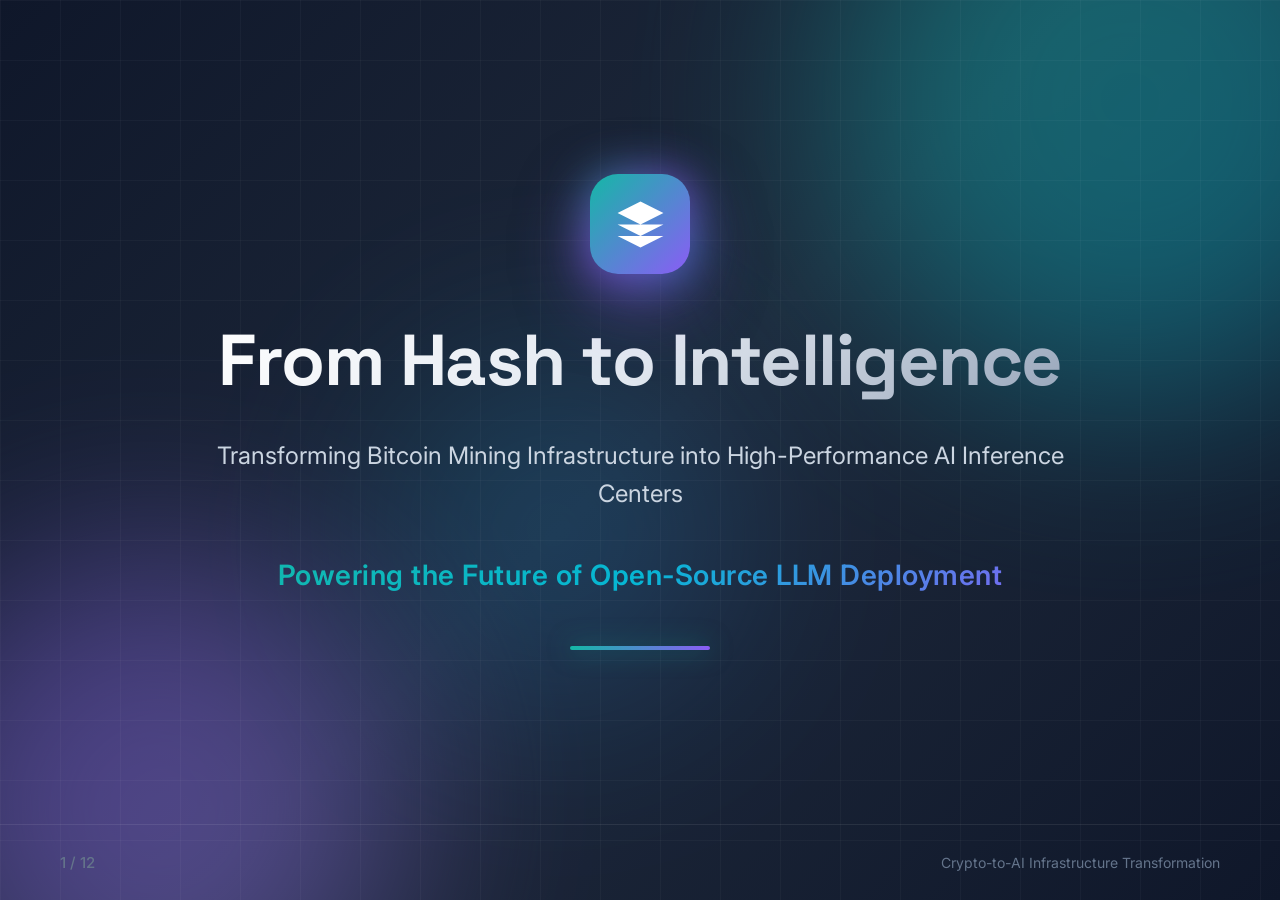
==== 01.html @ 13569f99 "Initial commit: pitch deck slides" ====
<!DOCTYPE html>
<html lang="en">
<head>
    <meta charset="UTF-8">
    <meta name="viewport" content="width=device-width, initial-scale=1.0">
    <title>Slide 1 - From Hash to Intelligence</title>
    <link href="https://fonts.googleapis.com/css2?family=Inter:wght@300;400;600;700;800&family=Space+Grotesk:wght@500;700&display=swap" rel="stylesheet">
    <style>
        * { margin: 0; padding: 0; box-sizing: border-box; }
        
        body {
            height: 100vh;
            margin: 0;
            padding: 0;
            overflow: hidden;
            font-family: 'Inter', -apple-system, BlinkMacSystemFont, sans-serif;
            background: linear-gradient(135deg, #0f172a 0%, #1e293b 50%, #0f172a 100%);
            color: #ffffff;
            display: flex;
            flex-direction: column;
        }
        
        .slide-container {
            display: flex;
            flex-direction: column;
            height: 100%;
            width: 100%;
            position: relative;
            overflow: hidden;
        }
        
        /* Background Decorations */
        .bg-decoration {
            position: absolute;
            top: 0;
            left: 0;
            width: 100%;
            height: 100%;
            pointer-events: none;
            z-index: 1;
        }
        
        .gradient-orb {
            position: absolute;
            border-radius: 50%;
            filter: blur(100px);
            opacity: 0.4;
        }
        
        .orb-1 {
            width: 600px;
            height: 600px;
            background: linear-gradient(135deg, #14b8a6 0%, #06b6d4 100%);
            top: -200px;
            right: -150px;
        }
        
        .orb-2 {
            width: 500px;
            height: 500px;
            background: linear-gradient(135deg, #8b5cf6 0%, #a78bfa 100%);
            bottom: -150px;
            left: -100px;
        }
        
        .orb-3 {
            width: 350px;
            height: 350px;
            background: linear-gradient(135deg, #06b6d4 0%, #3b82f6 100%);
            top: 40%;
            left: 30%;
            opacity: 0.2;
        }
        
        /* Grid Pattern Overlay */
        .grid-pattern {
            position: absolute;
            top: 0;
            left: 0;
            width: 100%;
            height: 100%;
            background-image: 
                linear-gradient(rgba(255,255,255,0.03) 1px, transparent 1px),
                linear-gradient(90deg, rgba(255,255,255,0.03) 1px, transparent 1px);
            background-size: 60px 60px;
            z-index: 2;
        }
        
        /* Main Content Area */
        .content-wrapper {
            flex: 1 1 auto;
            display: flex;
            flex-direction: column;
            justify-content: center;
            align-items: center;
            padding: 60px 80px;
            position: relative;
            z-index: 10;
        }
        
        /* Logo/Icon */
        .logo-icon {
            margin-bottom: 45px;
            animation: float 3s ease-in-out infinite;
        }
        
        @keyframes float {
            0%, 100% { transform: translateY(0px); }
            50% { transform: translateY(-10px); }
        }
        
        .icon-container {
            width: 100px;
            height: 100px;
            background: linear-gradient(135deg, #14b8a6 0%, #8b5cf6 100%);
            border-radius: 28px;
            display: flex;
            align-items: center;
            justify-content: center;
            box-shadow: 0 25px 70px rgba(139, 92, 246, 0.5);
            position: relative;
        }
        
        .icon-container::before {
            content: '';
            position: absolute;
            inset: -4px;
            background: linear-gradient(135deg, #14b8a6 0%, #8b5cf6 50%, #06b6d4 100%);
            border-radius: 32px;
            z-index: -1;
            opacity: 0.6;
            filter: blur(20px);
        }
        
        .icon-svg {
            width: 55px;
            height: 55px;
            fill: white;
        }
        
        /* Title Section */
        .title-section {
            text-align: center;
            max-width: 1100px;
        }
        
        .main-title {
            font-family: 'Space Grotesk', sans-serif;
            font-size: 72px;
            font-weight: 700;
            line-height: 1.15;
            margin-bottom: 35px;
            background: linear-gradient(135deg, #ffffff 0%, #e2e8f0 50%, #94a3b8 100%);
            -webkit-background-clip: text;
            -webkit-text-fill-color: transparent;
            background-clip: text;
            letter-spacing: -1.5px;
        }
        
        .subtitle {
            font-size: 24px;
            font-weight: 400;
            line-height: 1.6;
            color: #cbd5e1;
            margin-bottom: 40px;
            max-width: 900px;
            margin-left: auto;
            margin-right: auto;
        }
        
        .tagline {
            font-size: 28px;
            font-weight: 600;
            line-height: 1.5;
            background: linear-gradient(135deg, #14b8a6 0%, #06b6d4 50%, #8b5cf6 100%);
            -webkit-background-clip: text;
            -webkit-text-fill-color: transparent;
            background-clip: text;
            letter-spacing: 0.5px;
        }
        
        /* Decorative Divider */
        .divider {
            width: 140px;
            height: 4px;
            background: linear-gradient(90deg, #14b8a6 0%, #8b5cf6 100%);
            margin: 50px auto 0;
            border-radius: 2px;
            box-shadow: 0 0 25px rgba(20, 184, 166, 0.6);
        }
        
        /* Footer */
        .footer {
            flex: 0 0 auto;
            padding: 28px 60px;
            display: flex;
            justify-content: space-between;
            align-items: center;
            border-top: 1px solid rgba(255, 255, 255, 0.08);
            position: relative;
            z-index: 10;
        }
        
        .page-number {
            font-size: 15px;
            color: #64748b;
            font-weight: 500;
        }
        
        .presentation-title {
            font-size: 14px;
            color: #64748b;
            font-weight: 400;
            max-width: 600px;
            text-align: right;
        }
        
        /* Responsive Adjustments */
        @media (max-height: 750px) {
            .main-title { font-size: 58px; margin-bottom: 28px; }
            .subtitle { font-size: 20px; margin-bottom: 32px; }
            .tagline { font-size: 24px; }
            .content-wrapper { padding: 40px 70px; }
            .divider { margin-top: 38px; }
            .icon-container { width: 85px; height: 85px; border-radius: 24px; }
            .icon-svg { width: 48px; height: 48px; }
        }
    </style>
</head>
<body>
    <div class="slide-container">
        <!-- Background Elements -->
        <div class="bg-decoration">
            <div class="gradient-orb orb-1"></div>
            <div class="gradient-orb orb-2"></div>
            <div class="gradient-orb orb-3"></div>
        </div>
        <div class="grid-pattern"></div>
        
        <!-- Main Content -->
        <div class="content-wrapper">
            <!-- Logo Icon -->
            <div class="logo-icon">
                <div class="icon-container">
                    <svg class="icon-svg" viewBox="0 0 24 24" xmlns="http://www.w3.org/2000/svg">
                        <path d="M12 2L2 7l10 5 10-5-10-5zM2 17l10 5 10-5M2 12l10 5 10-5"/>
                    </svg>
                </div>
            </div>
            
            <!-- Title Content -->
            <div class="title-section">
                <h1 class="main-title">From Hash to Intelligence</h1>
                <p class="subtitle">Transforming Bitcoin Mining Infrastructure into High-Performance AI Inference Centers</p>
                <p class="tagline">Powering the Future of Open-Source LLM Deployment</p>
                
                <div class="divider"></div>
            </div>
        </div>
        
        <!-- Footer -->
        <div class="footer">
            <span class="page-number">1 / 12</span>
            <span class="presentation-title">Crypto-to-AI Infrastructure Transformation</span>
        </div>
    </div>
</body>
</html>
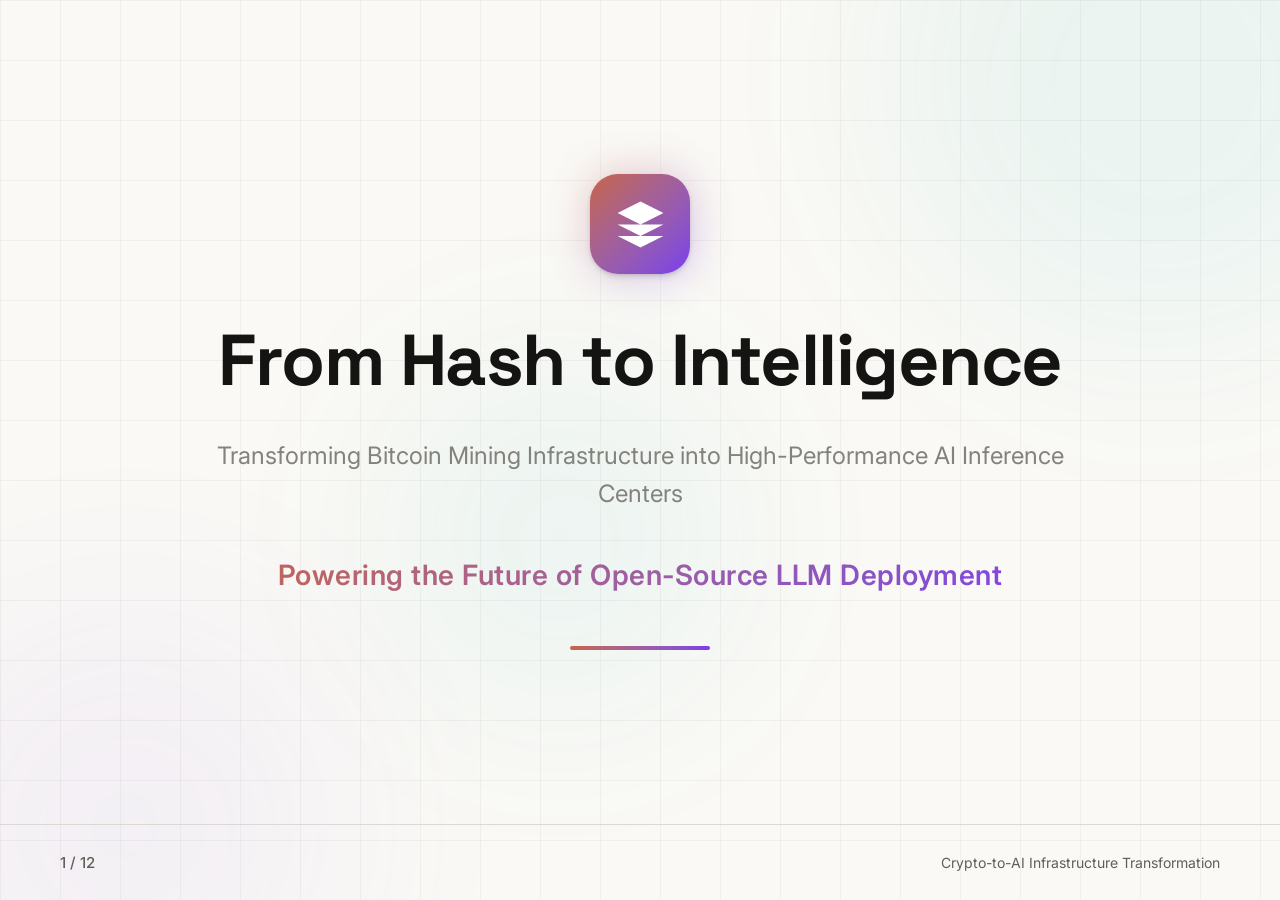
==== commit 03087d1b: "Refactor to tweakcn light theme with CSS variables" ====
--- a/01.html
+++ b/01.html
@@ -4,18 +4,16 @@
     <meta charset="UTF-8">
     <meta name="viewport" content="width=device-width, initial-scale=1.0">
     <title>Slide 1 - From Hash to Intelligence</title>
-    <link href="https://fonts.googleapis.com/css2?family=Inter:wght@300;400;600;700;800&family=Space+Grotesk:wght@500;700&display=swap" rel="stylesheet">
+    <link rel="stylesheet" href="0xglobal.css">
     <style>
-        * { margin: 0; padding: 0; box-sizing: border-box; }
-        
         body {
             height: 100vh;
             margin: 0;
             padding: 0;
             overflow: hidden;
             font-family: 'Inter', -apple-system, BlinkMacSystemFont, sans-serif;
-            background: linear-gradient(135deg, #0f172a 0%, #1e293b 50%, #0f172a 100%);
-            color: #ffffff;
+            background: var(--background);
+            color: var(--foreground);
             display: flex;
             flex-direction: column;
         }
@@ -29,7 +27,6 @@
             overflow: hidden;
         }
         
-        /* Background Decorations */
         .bg-decoration {
             position: absolute;
             top: 0;
@@ -44,21 +41,21 @@
             position: absolute;
             border-radius: 50%;
             filter: blur(100px);
-            opacity: 0.4;
+            opacity: 0.06;
         }
         
         .orb-1 {
-            width: 600px;
-            height: 600px;
-            background: linear-gradient(135deg, #14b8a6 0%, #06b6d4 100%);
+            width: 550px;
+            height: 550px;
+            background: var(--accent-teal-gradient);
             top: -200px;
             right: -150px;
         }
         
         .orb-2 {
-            width: 500px;
-            height: 500px;
-            background: linear-gradient(135deg, #8b5cf6 0%, #a78bfa 100%);
+            width: 450px;
+            height: 450px;
+            background: var(--accent-purple-gradient);
             bottom: -150px;
             left: -100px;
         }
@@ -66,13 +63,12 @@
         .orb-3 {
             width: 350px;
             height: 350px;
-            background: linear-gradient(135deg, #06b6d4 0%, #3b82f6 100%);
+            background: var(--accent-teal-gradient);
             top: 40%;
             left: 30%;
-            opacity: 0.2;
-        }
-        
-        /* Grid Pattern Overlay */
+            opacity: 0.06;
+        }
+        
         .grid-pattern {
             position: absolute;
             top: 0;
@@ -80,13 +76,12 @@
             width: 100%;
             height: 100%;
             background-image: 
-                linear-gradient(rgba(255,255,255,0.03) 1px, transparent 1px),
-                linear-gradient(90deg, rgba(255,255,255,0.03) 1px, transparent 1px);
+                linear-gradient(var(--grid-line) 1px, transparent 1px),
+                linear-gradient(90deg, var(--grid-line) 1px, transparent 1px);
             background-size: 60px 60px;
             z-index: 2;
         }
         
-        /* Main Content Area */
         .content-wrapper {
             flex: 1 1 auto;
             display: flex;
@@ -98,7 +93,6 @@
             z-index: 10;
         }
         
-        /* Logo/Icon */
         .logo-icon {
             margin-bottom: 45px;
             animation: float 3s ease-in-out infinite;
@@ -112,12 +106,12 @@
         .icon-container {
             width: 100px;
             height: 100px;
-            background: linear-gradient(135deg, #14b8a6 0%, #8b5cf6 100%);
+            background: var(--hero-gradient);
             border-radius: 28px;
             display: flex;
             align-items: center;
             justify-content: center;
-            box-shadow: 0 25px 70px rgba(139, 92, 246, 0.5);
+            box-shadow: var(--shadow-lg);
             position: relative;
         }
         
@@ -125,10 +119,10 @@
             content: '';
             position: absolute;
             inset: -4px;
-            background: linear-gradient(135deg, #14b8a6 0%, #8b5cf6 50%, #06b6d4 100%);
+            background: var(--hero-gradient);
             border-radius: 32px;
             z-index: -1;
-            opacity: 0.6;
+            opacity: 0.3;
             filter: blur(20px);
         }
         
@@ -138,7 +132,6 @@
             fill: white;
         }
         
-        /* Title Section */
         .title-section {
             text-align: center;
             max-width: 1100px;
@@ -150,10 +143,7 @@
             font-weight: 700;
             line-height: 1.15;
             margin-bottom: 35px;
-            background: linear-gradient(135deg, #ffffff 0%, #e2e8f0 50%, #94a3b8 100%);
-            -webkit-background-clip: text;
-            -webkit-text-fill-color: transparent;
-            background-clip: text;
+            color: var(--text-heading);
             letter-spacing: -1.5px;
         }
         
@@ -161,7 +151,7 @@
             font-size: 24px;
             font-weight: 400;
             line-height: 1.6;
-            color: #cbd5e1;
+            color: var(--text-secondary);
             margin-bottom: 40px;
             max-width: 900px;
             margin-left: auto;
@@ -172,50 +162,46 @@
             font-size: 28px;
             font-weight: 600;
             line-height: 1.5;
-            background: linear-gradient(135deg, #14b8a6 0%, #06b6d4 50%, #8b5cf6 100%);
+            background: var(--hero-gradient);
             -webkit-background-clip: text;
             -webkit-text-fill-color: transparent;
             background-clip: text;
             letter-spacing: 0.5px;
         }
         
-        /* Decorative Divider */
         .divider {
             width: 140px;
             height: 4px;
-            background: linear-gradient(90deg, #14b8a6 0%, #8b5cf6 100%);
+            background: var(--hero-gradient);
             margin: 50px auto 0;
             border-radius: 2px;
-            box-shadow: 0 0 25px rgba(20, 184, 166, 0.6);
-        }
-        
-        /* Footer */
+        }
+        
         .footer {
             flex: 0 0 auto;
             padding: 28px 60px;
             display: flex;
             justify-content: space-between;
             align-items: center;
-            border-top: 1px solid rgba(255, 255, 255, 0.08);
+            border-top: 1px solid var(--border);
             position: relative;
             z-index: 10;
         }
         
         .page-number {
             font-size: 15px;
-            color: #64748b;
+            color: var(--text-muted);
             font-weight: 500;
         }
         
         .presentation-title {
             font-size: 14px;
-            color: #64748b;
+            color: var(--text-muted);
             font-weight: 400;
             max-width: 600px;
             text-align: right;
         }
         
-        /* Responsive Adjustments */
         @media (max-height: 750px) {
             .main-title { font-size: 58px; margin-bottom: 28px; }
             .subtitle { font-size: 20px; margin-bottom: 32px; }
@@ -229,7 +215,6 @@
 </head>
 <body>
     <div class="slide-container">
-        <!-- Background Elements -->
         <div class="bg-decoration">
             <div class="gradient-orb orb-1"></div>
             <div class="gradient-orb orb-2"></div>
@@ -237,9 +222,7 @@
         </div>
         <div class="grid-pattern"></div>
         
-        <!-- Main Content -->
         <div class="content-wrapper">
-            <!-- Logo Icon -->
             <div class="logo-icon">
                 <div class="icon-container">
                     <svg class="icon-svg" viewBox="0 0 24 24" xmlns="http://www.w3.org/2000/svg">
@@ -248,7 +231,6 @@
                 </div>
             </div>
             
-            <!-- Title Content -->
             <div class="title-section">
                 <h1 class="main-title">From Hash to Intelligence</h1>
                 <p class="subtitle">Transforming Bitcoin Mining Infrastructure into High-Performance AI Inference Centers</p>
@@ -258,7 +240,6 @@
             </div>
         </div>
         
-        <!-- Footer -->
         <div class="footer">
             <span class="page-number">1 / 12</span>
             <span class="presentation-title">Crypto-to-AI Infrastructure Transformation</span>
--- a/0xglobal.css
+++ b/0xglobal.css
@@ -0,0 +1,191 @@
+@import url('https://fonts.googleapis.com/css2?family=Inter:wght@300;400;500;600;700;800&family=Space+Grotesk:wght@500;700&display=swap');
+
+:root {
+  --background: oklch(0.9818 0.0054 95.0986);
+  --foreground: oklch(0.3438 0.0269 95.7226);
+  --card: oklch(0.9818 0.0054 95.0986);
+  --card-foreground: oklch(0.1908 0.0020 106.5859);
+  --popover: oklch(1.0000 0 0);
+  --popover-foreground: oklch(0.2671 0.0196 98.9390);
+  --primary: oklch(0.6171 0.1375 39.0427);
+  --primary-foreground: oklch(1.0000 0 0);
+  --secondary: oklch(0.9245 0.0138 92.9892);
+  --secondary-foreground: oklch(0.4334 0.0177 98.6048);
+  --muted: oklch(0.9341 0.0153 90.2390);
+  --muted-foreground: oklch(0.6059 0.0075 97.4233);
+  --accent: oklch(0.9245 0.0138 92.9892);
+  --accent-foreground: oklch(0.2671 0.0196 98.9390);
+  --destructive: oklch(0.1908 0.0020 106.5859);
+  --destructive-foreground: oklch(1.0000 0 0);
+  --border: oklch(0.8847 0.0069 97.3627);
+  --input: oklch(0.7621 0.0156 98.3528);
+  --ring: oklch(0.6171 0.1375 39.0427);
+  --chart-1: oklch(0.5583 0.1276 42.9956);
+  --chart-2: oklch(0.6898 0.1581 290.4107);
+  --chart-3: oklch(0.8816 0.0276 93.1280);
+  --chart-4: oklch(0.8822 0.0403 298.1792);
+  --chart-5: oklch(0.5608 0.1348 42.0584);
+  --sidebar: oklch(0.9818 0.0054 95.0986);
+  --sidebar-foreground: oklch(0.3438 0.0269 95.7226);
+  --sidebar-primary: oklch(0.6171 0.1375 39.0427);
+  --sidebar-primary-foreground: oklch(1.0000 0 0);
+  --sidebar-accent: oklch(0.9245 0.0138 92.9892);
+  --sidebar-accent-foreground: oklch(0.2671 0.0196 98.9390);
+  --sidebar-border: oklch(0.8847 0.0069 97.3627);
+  --sidebar-ring: oklch(0.6171 0.1375 39.0427);
+  --font-sans: ui-sans-serif, system-ui, -apple-system, BlinkMacSystemFont, 'Segoe UI', Roboto, 'Helvetica Neue', Arial, 'Noto Sans', sans-serif, 'Apple Color Emoji', 'Segoe UI Emoji', 'Segoe UI Symbol', 'Noto Color Emoji';
+  --font-serif: ui-serif, Georgia, Cambria, "Times New Roman", Times, serif;
+  --font-mono: ui-monospace, SFMono-Regular, Menlo, Monaco, Consolas, "Liberation Mono", "Courier New", monospace;
+  --radius: 0.5rem;
+  --radius-sm: calc(var(--radius) - 4px);
+  --radius-md: calc(var(--radius) - 2px);
+  --radius-lg: var(--radius);
+  --radius-xl: calc(var(--radius) + 4px);
+  --shadow-2xs: 0 1px 3px 0px hsl(0 0% 0% / 0.05);
+  --shadow-xs: 0 1px 3px 0px hsl(0 0% 0% / 0.05);
+  --shadow-sm: 0 1px 3px 0px hsl(0 0% 0% / 0.10), 0 1px 2px -1px hsl(0 0% 0% / 0.10);
+  --shadow: 0 1px 3px 0px hsl(0 0% 0% / 0.10), 0 1px 2px -1px hsl(0 0% 0% / 0.10);
+  --shadow-md: 0 1px 3px 0px hsl(0 0% 0% / 0.10), 0 2px 4px -1px hsl(0 0% 0% / 0.10);
+  --shadow-lg: 0 1px 3px 0px hsl(0 0% 0% / 0.10), 0 4px 6px -1px hsl(0 0% 0% / 0.10);
+  --shadow-xl: 0 1px 3px 0px hsl(0 0% 0% / 0.10), 0 8px 10px -1px hsl(0 0% 0% / 0.10);
+  --shadow-2xl: 0 1px 3px 0px hsl(0 0% 0% / 0.25);
+  --tracking-normal: 0em;
+  --spacing: 0.25rem;
+
+  --accent-purple: #7c3aed;
+  --accent-purple-light: #c4b5fd;
+  --accent-purple-bg: rgba(124, 58, 237, 0.07);
+  --accent-purple-border: rgba(124, 58, 237, 0.22);
+  --accent-purple-glow: rgba(124, 58, 237, 0.25);
+  --accent-purple-gradient: linear-gradient(135deg, #7c3aed, #a78bfa);
+
+  --accent-teal: #0d9488;
+  --accent-teal-light: #5eead4;
+  --accent-teal-bg: rgba(13, 148, 136, 0.07);
+  --accent-teal-border: rgba(13, 148, 136, 0.22);
+  --accent-teal-glow: rgba(13, 148, 136, 0.25);
+  --accent-teal-gradient: linear-gradient(135deg, #0d9488, #06b6d4);
+
+  --accent-amber: #d97706;
+  --accent-amber-light: #fcd34d;
+  --accent-amber-bg: rgba(217, 119, 6, 0.07);
+  --accent-amber-border: rgba(217, 119, 6, 0.22);
+  --accent-amber-glow: rgba(217, 119, 6, 0.25);
+  --accent-amber-gradient: linear-gradient(135deg, #d97706, #fbbf24);
+
+  --accent-pink: #db2777;
+  --accent-pink-light: #f9a8d4;
+  --accent-pink-bg: rgba(219, 39, 119, 0.07);
+  --accent-pink-border: rgba(219, 39, 119, 0.22);
+  --accent-pink-glow: rgba(219, 39, 119, 0.25);
+  --accent-pink-gradient: linear-gradient(135deg, #db2777, #f472b6);
+
+  --accent-green: #16a34a;
+  --accent-green-light: #86efac;
+  --accent-green-bg: rgba(22, 163, 74, 0.07);
+  --accent-green-border: rgba(22, 163, 74, 0.22);
+  --accent-green-glow: rgba(22, 163, 74, 0.25);
+  --accent-green-gradient: linear-gradient(135deg, #16a34a, #22c55e);
+
+  --accent-red: #dc2626;
+  --accent-red-light: #fca5a5;
+  --accent-red-bg: rgba(220, 38, 38, 0.07);
+  --accent-red-border: rgba(220, 38, 38, 0.22);
+  --accent-red-glow: rgba(220, 38, 38, 0.25);
+  --accent-red-gradient: linear-gradient(135deg, #dc2626, #ef4444);
+
+  --card-bg: #ffffff;
+  --card-bg-subtle: rgba(255, 255, 255, 0.75);
+  --card-border: var(--border);
+  --card-border-hover: rgba(124, 58, 237, 0.3);
+  --hero-gradient: linear-gradient(135deg, var(--primary) 0%, #7c3aed 100%);
+  --slide-bg: var(--background);
+  --grid-line: rgba(0, 0, 0, 0.04);
+  --text-heading: var(--card-foreground);
+  --text-body: var(--foreground);
+  --text-secondary: var(--muted-foreground);
+  --text-muted: oklch(0.48 0.01 95);
+  --text-light: var(--muted-foreground);
+}
+
+* {
+  margin: 0;
+  padding: 0;
+  box-sizing: border-box;
+  border-color: var(--border);
+}
+
+html, body {
+  height: 100%;
+  overflow: hidden;
+  background: var(--background);
+  color: var(--foreground);
+}
+
+body {
+  font-family: var(--font-sans);
+}
+
+iframe {
+  width: 100%;
+  height: calc(100% - 48px);
+  border: none;
+  display: block;
+}
+
+.nav-bar {
+  position: fixed;
+  bottom: 0;
+  left: 0;
+  right: 0;
+  height: 48px;
+  background: var(--card);
+  border-top: 1px solid var(--border);
+  display: flex;
+  align-items: center;
+  justify-content: center;
+  gap: 16px;
+  z-index: 1000;
+  font-family: var(--font-sans);
+}
+
+.nav-bar button {
+  background: var(--secondary);
+  border: 1px solid var(--border);
+  color: var(--secondary-foreground);
+  padding: 6px 20px;
+  border-radius: var(--radius-md);
+  cursor: pointer;
+  font-size: 14px;
+  font-family: inherit;
+  transition: background 0.2s;
+}
+
+.nav-bar button:hover {
+  background: var(--accent);
+  color: var(--accent-foreground);
+}
+
+.nav-bar button:disabled {
+  opacity: 0.4;
+  cursor: default;
+}
+
+.nav-bar .counter {
+  color: var(--muted-foreground);
+  font-size: 14px;
+  min-width: 60px;
+  text-align: center;
+}
+
+.nav-bar .home-link {
+  color: var(--muted-foreground);
+  font-size: 12px;
+  text-decoration: none;
+  margin-left: 24px;
+  transition: color 0.2s;
+}
+
+.nav-bar .home-link:hover {
+  color: var(--foreground);
+}
